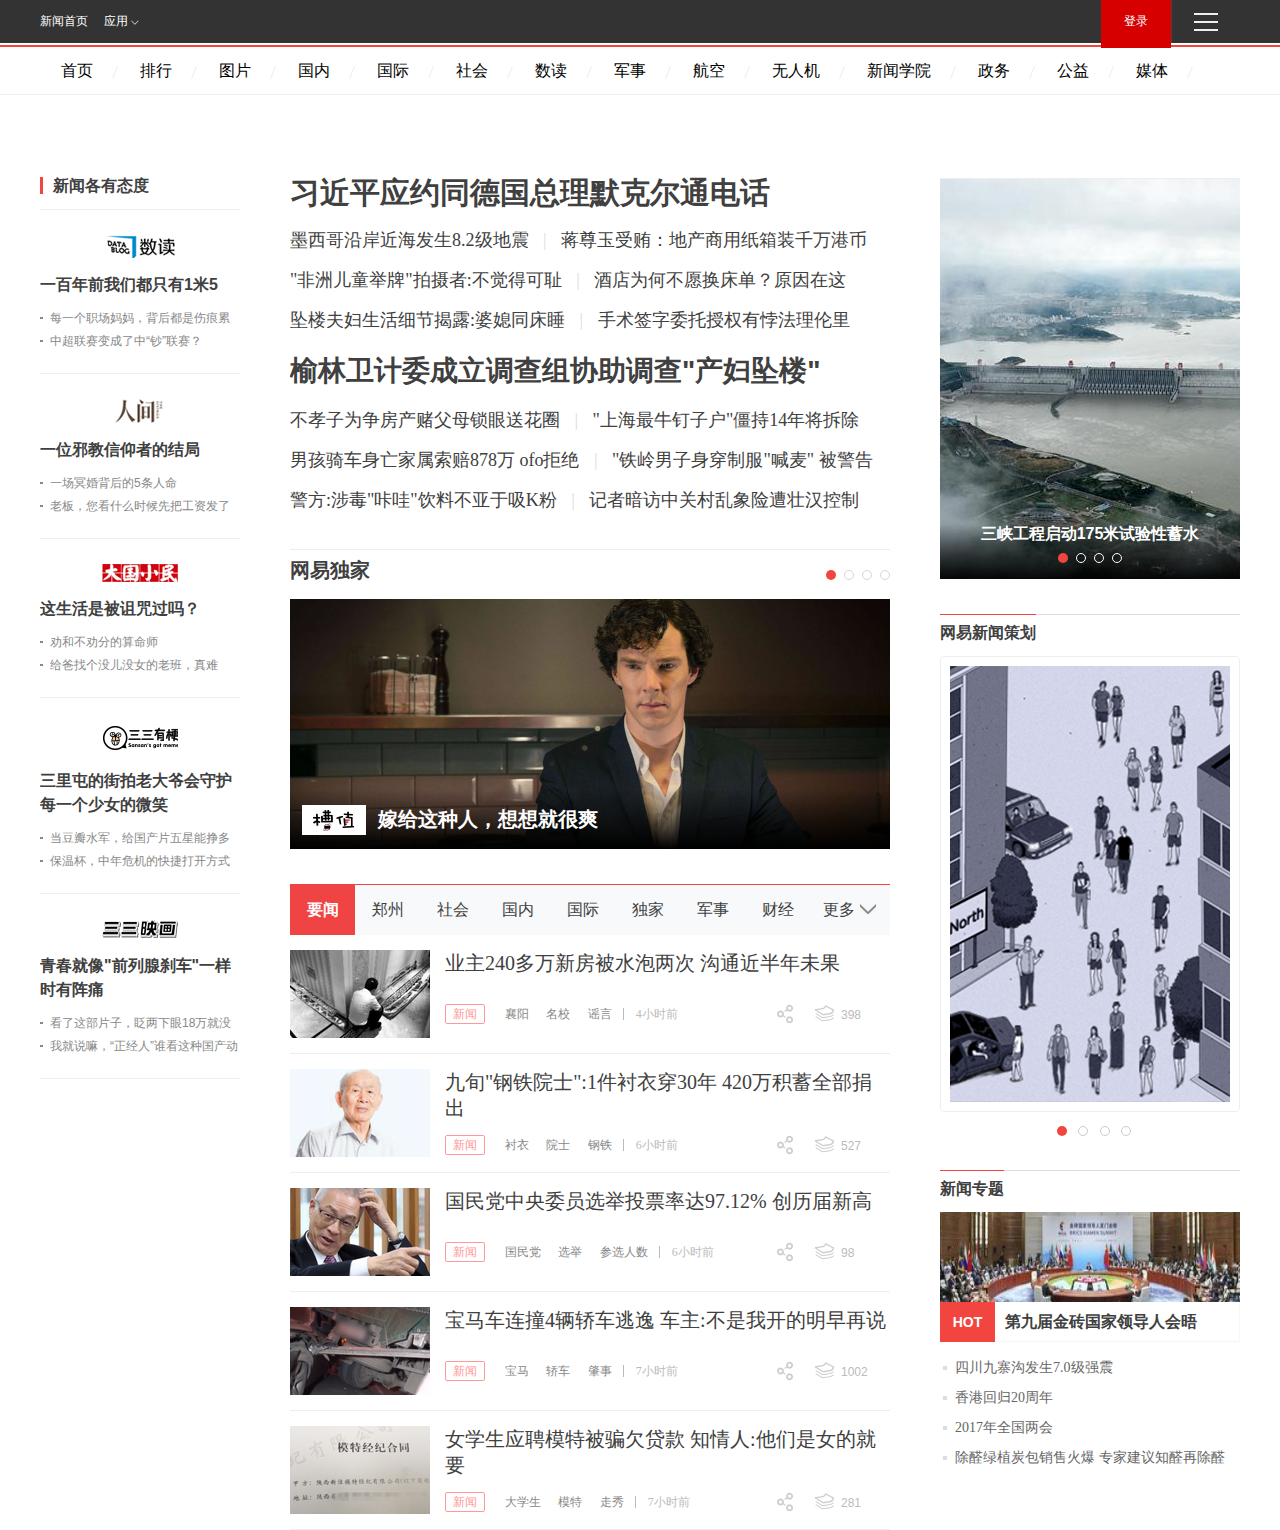
==== src/main/java/webapp/index.html @ 23bf42fd "create project" ====
<!doctype html>
<html>
<head>
    <meta charset="UTF-8">
    <meta name="Keywords" content="">
    <meta name="Description" content="">
    <link rel="icon" type="image/png" href="assets/i/favicon.png">
    <title>新闻首页</title>
    <style>

    </style>
    <link href="css/index.css" rel="stylesheet" type="text/css">
</head>
<body>
<div class="index2016_wrap">
    <!-- 顶部固定导航栏 开始 -->
    <div class="common_nav">
        <div>
            <div class="ntes_nav_wrap">
                <div class="ntes-nav">
                    <div class="ntes-nav-main clearfix">
                        <div class="c-f1">
                            <a href="#" class="ntes-nav-index-title ntes-nav-entry-wide c-f1" title="新闻首页">新闻首页</a>
                            <div class="ntes-nav-select ntes-nav-select-wide ntes-nav-app js_N_navSelect c-f1" tabindex="0" >
                                <a href="#" class="ntes-nav-select-title ntes-nav-entry-bgblack">
                                    应用
                                    <em class="ntes-nav-select-arr"></em>
                                </a>
                            </div>
                        </div>
                        <div class="c-fr">
                            <div class="ntes-nav-quick-navigation">
                                <a href="#" class="ntes-nav-quick-navigation-btn ntes-nav-quick-navigation-init ntes-nav-quick-navigation-unactive">
                                    <em>
                                        快速导航
                                        <span class="menu1"></span>
                                        <span class="menu2"></span>
                                        <span class="menu3"></span>
                                    </em>
                                </a>
                            </div>
                            <div class="c-fr">
                                <div class="c-f1">
                                    <div class="js_loginframe ntes-nav-login ntes-nav-login-normal">
                                        <a href="#" class="ntes-nav-login-title" id="longin-btn">登录</a>
                                        <div class="ntes-nav-login-frame-pop" id="login-area" style="display:; ;width: 260px;height: 202px;">
                                            <div style=" width: 100%;height: 100%;border:none;background: none;">

                                                <div class="g-bd cnt-box-include haserr">
                                                    <div class="g-bd">
                                                        <div class="m-cnt">
                                                            <form action="">
                                                                <div class="m-container">
                                                                    <div class="inputbox">
                                                                        <div class="u-input box">
                                                                            <input type="text" id="username" autocomplete="off" tabindex="1" spellcheck="false" placeholder="请输入用户名" class="j-inputtext dlemail">
                                                                        </div>
                                                                    </div>
                                                                    <div class="inputbox" style="margin-top: 15px;">
                                                                        <div class="u-input box">
                                                                            <input type="password" id="password" autocomplete="off" tabindex="1" spellcheck="false" placeholder="请输入密码" class="j-inputtext dlemail">
                                                                        </div>
                                                                    </div>
                                                                    <div class="f-cb loginbox clearfix">
                                                                        <a href="#" id="login" class="u-loginbtn btncolor tabfocus btndisabled">登&nbsp;&nbsp;录</a>
                                                                    </div>
                                                                    <div class="m-unlogin">
                                                                        <a href="#" class="forgetpwd j-redirect">忘记密码？</a>
                                                                    </div>
                                                                </div>
                                                            </form>
                                                        </div>
                                                    </div>
                                                </div>
                                            </div>
                                        </div>
                                    </div>
                                </div>
                            </div>
                        </div>
                    </div>
                </div>
            </div>
        </div>
    </div>
    <!-- 顶部固定导航栏 结束 -->
    <!-- start index_content-->
    <div class="index_content">

        <!-- start index_head-->
        <div class="index_head">
            <!-- start hd-->
            <!--<div >-->
                <!--<div class="hd">-->
                    <!--<h1>-->
                        <!--<a href="">网易新闻有态度</a>-->
                    <!--</h1>-->
                <!--</div>-->
            <!--</div>-->
            <!-- end hd-->

            <!-- start bd-->
            <div class="bd">
                <div class="ns_area list">
                    <ul>
                        <li class="first">
                            <a href="#">首页</a>
                        </li>
                        <li>
                            <a href="#">排行</a>
                        </li>
                        <li>
                            <a href="#">图片</a>
                        </li>
                        <li class="menu_guonei">
                            <a href="#">国内</a>
                        </li>
                        <li class="menu_guoji">
                            <a href="#">国际</a>
                        </li>
                        <li class="menu_shehui">
                            <a href="#">社会</a>
                        </li>
                        <li class="menu_shudu">
                            <a href="#">数读</a>
                        </li>
                        <li class="menu_junshi">
                            <a href="#">军事</a>
                        </li>
                        <li class="menu_hangkong">
                            <a href="#">航空</a>
                        </li>
                        <li class="menu_wurenji">
                            <a href="#">无人机</a>
                        </li>
                        <li class="menu_xinwenxueyuan">
                            <a href="#">新闻学院</a>
                        </li>
                        <li class="menu_zhengwu">
                            <a href="#">政务</a>
                        </li>
                        <li class="menu_gongyi">
                            <a href="#">公益</a>
                        </li>
                        <li class="menu_meiti">
                            <a href="#">媒体</a>
                        </li>
                    </ul>
                </div>
            </div>
            <!--end bd-->

        </div>
        <!-- end index_head-->

        <!-- 内容区域 开始-->
        <div class="ns_area clearfix index_main">
            <!-- 左侧栏目 开始-->
            <div class="main_origina_column" id="">
                <div >
                    <div class="origina_column_warp">
                        <h2>
                            <span>新闻各有态度</span>
                        </h2>
                        <div class="scroll_bd ne-scrl-wrap ne-scrl-y">
                            <!-- 左侧主体 开始-->
                            <div class="scroll_column_bd" style="overflow-y:hidden;height:1000px;">
                                <ul class="scroll_ul">
                                    <li class="cell cell_sd">
                                        <p class="tag_line">
                                            <a href="#" class="tags tag_sd">数读</a>
                                        </p>
                                        <div class="column_main">
                                            <a href="#" class="detail">
                                                <h3>一百年前我们都只有1米5</h3>
                                                <div class="photo">
                                                    <img src="357a692e102648a48cd62f9351d171e320170907121955.jpeg" width="200"; height="90"; alt="一百年前我们都只有1米5";></img>
                                                </div>
                                            </a>
                                            <ul>
                                                <li >
                                                    <a href="#">每一个职场妈妈，背后都是伤痕累累</a>
                                                </li>
                                                <li class="twoli">
                                                    <a href="#">中超联赛变成了中“钞”联赛？</a>
                                                </li>
                                            </ul>
                                        </div>
                                    </li>
                                    <li class="cell cell_rj">
                                        <p class="tag_line">
                                            <a href="#" class="tags tag_rj">人间</a>
                                        </p>
                                        <div class="column_main">
                                            <a href="#" class="detail">
                                                <h3>一位邪教信仰者的结局</h3>
                                                <div class="photo">
                                                    <img src="357a692e102648a48cd62f9351d171e320170907121955.jpeg" width="200"; height="90"; alt="一位邪教信仰者的结局";></img>
                                                </div>
                                            </a>
                                            <ul>
                                                <li >
                                                    <a href="#">一场冥婚背后的5条人命</a>
                                                </li>
                                                <li class="twoli">
                                                    <a href="#">老板，您看什么时候先把工资发了</a>
                                                </li>
                                            </ul>
                                        </div>
                                    </li>
                                    <li class="cell cell_dgxm">
                                        <p class="tag_line">
                                            <span class="tags tag_dgxm">大国小民</span>
                                        </p>
                                        <div class="column_main">
                                            <a href="#" class="detail">
                                                <h3>这生活是被诅咒过吗？</h3>
                                                <div class="photo">
                                                    <img src="357a692e102648a48cd62f9351d171e320170907121955.jpeg" width="200"; height="90"; alt="这生活是被诅咒过吗？";></img>
                                                </div>
                                            </a>
                                            <ul>
                                                <li >
                                                    <a href="#">劝和不劝分的算命师</a>
                                                </li>
                                                <li class="twoli">
                                                    <a href="#">给爸找个没儿没女的老班，真难</a>
                                                </li>
                                            </ul>
                                        </div>
                                    </li>
                                    <li class="cell cell_dgada">
                                        <p class="tag_line">
                                            <span class="tags tag_dada">三三有梗</span>
                                        </p>
                                        <div class="column_main">
                                            <a href="#" class="detail">
                                                <h3>三里屯的街拍老大爷会守护每一个少女的微笑</h3>
                                                <div class="photo">
                                                    <img src="images/1.png" width="200"; height="90"; alt="三里屯的街拍老大爷会守护每一个少女的微笑";></img>
                                                </div>
                                            </a>
                                            <ul>
                                                <li >
                                                    <a href="#">当豆瓣水军，给国产片五星能挣多少钱</a>
                                                </li>
                                                <li class="twoli">
                                                    <a href="#">保温杯，中年危机的快捷打开方式</a>
                                                </li>
                                            </ul>
                                        </div>
                                    </li>
                                    <li class="cell cell_ssyh">
                                        <p class="tag_line">
                                            <span class="tags tag_ssyh">三三映画</span>
                                        </p>
                                        <div class="column_main">
                                            <a href="#" class="detail">
                                                <h3>青春就像"前列腺刹车"一样时有阵痛</h3>
                                                <div class="photo">
                                                    <img src="images/1.png" width="200"; height="90"; alt='青春就像"前列腺刹车"一样时有阵痛';></img>
                                                </div>
                                            </a>
                                            <ul>
                                                <li >
                                                    <a href="#">看了这部片子，眨两下眼18万就没了</a>
                                                </li>
                                                <li class="twoli">
                                                    <a href="#">我就说嘛，“正经人”谁看这种国产动漫啊！</a>
                                                </li>
                                            </ul>
                                        </div>
                                    </li>
                                </ul>
                            </div>
                            <!-- 左侧主体 结束-->

                            <!--右侧滚动条 开始-->
                            <div class="ne-scrl-bd">
                                <div class="ne-scrl-ct" style="height:577px;display:none;">
                                    <a class="ne-scrl-btn" hidefocus="true" style="height:80px;top:7px;">
                                        <b class="ne-scrl-btn-start"></b>
                                        <b class="ne-scrl-btn-end"></b>
                                        <span class="ne-scrl-btn-bd">
													<span></span>
												</span>
                                    </a>
                                </div>
                            </div>
                            <!--右侧滚动条 结束-->
                        </div>
                    </div>
                </div>
            </div>
            <!-- 左侧栏目 结束-->
            <!--中间栏目 开始-->
            <div class="main_cetner_news">
                <!--头条新闻 开始-->
                <div class="mod_top_new2" id="js_top_news">
                    <h2>
                        <a href="#">习近平应约同德国总理默克尔通电话</a>
                    </h2>
                    <ul class="top_news_ul">
                        <li >
                            <a href="#">墨西哥沿岸近海发生8.2级地震</a>
                            |
                            <a href="#">蒋尊玉受贿：地产商用纸箱装千万港币</a>
                        </li>
                        <li >
                            <a href="#">"非洲儿童举牌"拍摄者:不觉得可耻</a>
                            |
                            <a href="#">酒店为何不愿换床单？原因在这</a>
                        </li>
                        <li >
                            <a href="#">坠楼夫妇生活细节揭露:婆媳同床睡</a>
                            |
                            <a href="#">手术签字委托授权有悖法理伦里</a>
                        </li>
                    </ul>
                    <h2 class="top_news_title">
                        <a href="#">榆林卫计委成立调查组协助调查"产妇坠楼"</a>
                    </h2>
                    <ul class="top_news_ul">
                        <li>
                            <a href="#">不孝子为争房产赌父母锁眼送花圈</a>
                            |
                            <a href="#">"上海最牛钉子户"僵持14年将拆除</a>
                        </li>
                        <li>
                            <a href="#">男孩骑车身亡家属索赔878万  ofo拒绝</a>
                            |
                            <a href="#">"铁岭男子身穿制服"喊麦" 被警告</a>
                        </li>
                        <li>
                            <a href="#">警方:涉毒"咔哇"饮料不亚于吸K粉</a>
                            |
                            <a href="#">记者暗访中关村乱象险遭壮汉控制</a>
                        </li>
                    </ul>
                </div>
                <!--头条新闻 结束-->
                <!-- 特别报道 开始-->
                <div class="mod_important_news none">
                    <h5>特别报道</h5>
                </div>
                <!-- 特别报道 结束-->
                <!-- 网易独家 开始-->
                <div class="mod_netes_origina">
                    <div class="mod_idx_focus">
                        <div class="hd">
                            <h2>
                                <a>网易独家</a>
                            </h2>
                            <div class="focus_ctrl">
                                <span class="current"></span>
                                <span></span>
                                <span></span>
                                <span></span>
                            </div>
                        </div>
                        <a class="focus_prev"></a>
                        <a class="focus_next"></a>
                        <div class="focus_body">
                            <ul style="width:2400px;position:relative;left:0px;">
                                <li style="width:600px;">
                                    <a href="#" title="嫁给这种人，想想就很爽" class="photo">
                                        <img src="images/2.png" width="600" height="250" alt="嫁给这种人，想想就很爽"></img>
                                    </a>
                                    <span class="bg"></span>
                                    <h3>
                                        <span class="icons icon_caozhi"></span>
                                        <a href="#">嫁给这种人，想想就很爽</a>
                                    </h3>
                                </li>
                                <li style="width:600px;">
                                    <a href="#" title="宁愿饿死，我也不吃梅干菜了" class="photo">
                                        <img src="images/54f2fcd408b84cc7872885a5a3c48b4120170908201037.jpeg" width="600" height="250" alt="宁愿饿死，我也不吃梅干菜了"></img>
                                    </a>
                                    <span class="bg"></span>
                                    <h3>
                                        <span class="icons icon_rj"></span>
                                        <a href="#">宁愿饿死，我也不吃梅干菜了</a>
                                    </h3>
                                </li>
                                <li style="width:600px;">
                                    <a href="#" title="女孩子不努力，是要被拉去结婚的" class="photo">
                                        <img src="images/a8fc3c711d5843908afa7f247b67fe8c20170908194244.jpeg" width="600" height="250" alt="女孩子不努力，是要被拉去结婚的"></img>
                                    </a>
                                    <span class="bg"></span>
                                    <h3>
                                        <span ></span>
                                        <a href="#">女孩子不努力，是要被拉去结婚的</a>
                                    </h3>
                                </li>
                                <li style="width:600px;">
                                    <a href="#" title="你离月薪5万，还差这五种思维方式" class="photo">
                                        <img src="images/bb9295c601694fc4842d41ceb87f7e0020170908123009.jpeg" width="600" height="250" alt="你离月薪5万，还差这五种思维方式"></img>
                                    </a>
                                    <span class="bg"></span>
                                    <h3>
                                        <span class="icons icon_caozhi"></span>
                                        <a href="#">你离月薪5万，还差这五种思维方式</a>
                                    </h3>
                                </li>
                            </ul>
                        </div>
                    </div>
                </div>
                <!-- 网易独家 结束-->
                <!-- 信息流 开始-->
                <div class="mod_datalist">
                    <div class="newsdata_wrap">
                        <div class="newsdata_nav ">
                            <ul class="clearfix">
                                <li class="nav_item">
                                    <a class="nav_name no_cursor current">
                                        要闻
                                        <span class="nav_item_ink"></span>
                                    </a>
                                </li>
                                <li class="nav_item">
                                    <a class="nav_name no_cursor ">
                                        <strong>郑州</strong>
                                        <span class="nav_item_ink"></span>
                                    </a>
                                </li>
                                <li class="nav_item">
                                    <a class="nav_name  ">
                                        社会
                                        <span class="nav_item_ink"></span>
                                    </a>
                                </li>
                                <li class="nav_item">
                                    <a class="nav_name  ">
                                        国内
                                        <span class="nav_item_ink"></span>
                                    </a>
                                </li>
                                <li class="nav_item">
                                    <a class="nav_name  ">
                                        国际
                                        <span class="nav_item_ink"></span>
                                    </a>
                                </li>
                                <li class="nav_item">
                                    <a class="nav_name ">
                                        独家
                                        <span class="nav_item_ink"></span>
                                    </a>
                                </li>
                                <li class="nav_item">
                                    <a class="nav_name ">
                                        军事
                                        <span class="nav_item_ink"></span>
                                    </a>
                                </li>
                                <li class="nav_item">
                                    <a class="nav_name ">
                                        财经
                                        <span class="nav_item_ink"></span>
                                    </a>
                                </li>
                            </ul>
                            <a href="javascript:;" class="more">更多</a>
                            <!--这个div动态显示-->
                            <div class="more_list" style="display:none;">
                                <a href="#">科技</a>
                                <a href="#">体育</a>
                                <a href="#">娱乐</a>
                                <a href="#">时尚</a>
                                <a href="#">汽车</a>
                                <a href="#">房产</a>
                                <a href="#">航空</a>
                                <a href="#">健康</a>
                            </div>
                        </div>
                        <ul class="newsdata_list noloading">
                            <li class="newsdata_item" style="display:list-item;">
                                <div class="ndi_main">
                                    <div class="data_row news_article clearfix news_first">
                                        <a href="#" class="na_pic">
                                            <img src="images/a615ef49b5334151b3d61b3433a7f12020170910064644.png" alt="业主240多万新房被水泡两次 沟通近半年未果" width="140" height="88">
                                        </a>
                                        <div class="na_detail clearfix">
                                            <div class="news_title">
                                                <h3>
                                                    <a href="#">业主240多万新房被水泡两次 沟通近半年未果</a>
                                                </h3>
                                            </div>
                                            <div class="news_tag">
                                                <strong class="barlink">
                                                    <a href="#" class="link link_more">
                                                        <em>新闻</em>
                                                    </a>
                                                </strong>
                                                <div class="keywords">
                                                    <a href="#">襄阳</a>
                                                    <a href="#">名校</a>
                                                    <a href="#">谣言</a>
                                                </div>
                                                <span class="time">4小时前</span>
                                            </div>
                                            <div class="share-join clearfix">
                                                <a class="post_recommend_tie right" href="#">
                                                    <div class="post_recommend_tie_wrap">
                                                        <span class="post_recommend_tie_icon icons">398</span>
                                                        <span class="post_recommend_tie_text">
																	<i>跟帖</i>
																	398
																</span>
                                                    </div>
                                                </a>
                                                <div class="ne-shares-parent right">
                                                    <span title="分享" class="ne-shares-arr"></span>
                                                    <div class="share-join-item"></div>
                                                </div>
                                            </div>
                                        </div>
                                    </div>
                                    <div class="data_row news_article clearfix ">
                                        <a href="#" class="na_pic">
                                            <img src="images/5be9d1f6d4474c0799608106648cc59320170910104227.png" alt='九旬"钢铁院士":1件衬衣穿30年 420万积蓄全部捐出' width="140" height="88">
                                        </a>
                                        <div class="na_detail clearfix">
                                            <div class="news_title">
                                                <h3>
                                                    <a href="#">九旬"钢铁院士":1件衬衣穿30年 420万积蓄全部捐出</a>
                                                </h3>
                                            </div>
                                            <div class="news_tag">
                                                <strong class="barlink">
                                                    <a href="#" class="link link_more">
                                                        <em>新闻</em>
                                                    </a>
                                                </strong>
                                                <div class="keywords">
                                                    <a href="#">衬衣</a>
                                                    <a href="#">院士</a>
                                                    <a href="#">钢铁</a>
                                                </div>
                                                <span class="time">6小时前</span>
                                            </div>
                                            <div class="share-join clearfix">
                                                <a class="post_recommend_tie right" href="#">
                                                    <div class="post_recommend_tie_wrap">
                                                        <span class="post_recommend_tie_icon icons">527</span>
                                                        <span class="post_recommend_tie_text">
																	<i>跟帖</i>
																	398
																</span>
                                                    </div>
                                                </a>
                                                <div class="ne-shares-parent right">
                                                    <span title="分享" class="ne-shares-arr"></span>
                                                    <div class="share-join-item"></div>
                                                </div>
                                            </div>
                                        </div>
                                    </div>
                                    <div class="data_row news_article clearfix ">
                                        <a href="#" class="na_pic">
                                            <img src="images/546cc43277ff4f57a7c0ca63973acc3320170910103926.png" alt='国民党中央委员选举投票率达97.12% 创历届新高' width="140" height="88">
                                        </a>
                                        <div class="na_detail clearfix">
                                            <div class="news_title">
                                                <h3>
                                                    <a href="#">国民党中央委员选举投票率达97.12% 创历届新高</a>
                                                </h3>
                                            </div>
                                            <div class="news_tag">
                                                <strong class="barlink">
                                                    <a href="#" class="link link_more">
                                                        <em>新闻</em>
                                                    </a>
                                                </strong>
                                                <div class="keywords">
                                                    <a href="#">国民党</a>
                                                    <a href="#">选举</a>
                                                    <a href="#">参选人数</a>
                                                </div>
                                                <span class="time">6小时前</span>
                                            </div>
                                            <div class="share-join clearfix">
                                                <a class="post_recommend_tie right" href="#">
                                                    <div class="post_recommend_tie_wrap">
                                                        <span class="post_recommend_tie_icon icons">98</span>
                                                        <span class="post_recommend_tie_text">
																	<i>跟帖</i>
																	398
																</span>
                                                    </div>
                                                </a>
                                                <div class="ne-shares-parent right">
                                                    <span title="分享" class="ne-shares-arr"></span>
                                                    <div class="share-join-item"></div>
                                                </div>
                                            </div>
                                        </div>
                                    </div>
                                    <div class="data_row news_article clearfix ">
                                        <a href="#" class="na_pic">
                                            <img src="images/64f9fc62dd74444c8820ffc2ea002f7220170910103511.png" alt='宝马车连撞4辆轿车逃逸 车主:不是我开的明早再说' width="140" height="88">
                                        </a>
                                        <div class="na_detail clearfix">
                                            <div class="news_title">
                                                <h3>
                                                    <a href="#">宝马车连撞4辆轿车逃逸 车主:不是我开的明早再说</a>
                                                </h3>
                                            </div>
                                            <div class="news_tag">
                                                <strong class="barlink">
                                                    <a href="#" class="link link_more">
                                                        <em>新闻</em>
                                                    </a>
                                                </strong>
                                                <div class="keywords">
                                                    <a href="#">宝马</a>
                                                    <a href="#">轿车</a>
                                                    <a href="#">肇事</a>
                                                </div>
                                                <span class="time">7小时前</span>
                                            </div>
                                            <div class="share-join clearfix">
                                                <a class="post_recommend_tie right" href="#">
                                                    <div class="post_recommend_tie_wrap">
                                                        <span class="post_recommend_tie_icon icons">1002</span>
                                                        <span class="post_recommend_tie_text">
																	<i>跟帖</i>
																	398
																</span>
                                                    </div>
                                                </a>
                                                <div class="ne-shares-parent right">
                                                    <span title="分享" class="ne-shares-arr"></span>
                                                    <div class="share-join-item"></div>
                                                </div>
                                            </div>
                                        </div>
                                    </div>
                                    <div class="data_row news_article clearfix ">
                                        <a href="#" class="na_pic">
                                            <img src="images/1b9794adbdb34a2bbdb0f12066e7da3820170910102145.png" alt='女学生应聘模特被骗欠贷款 知情人:他们是女的就要' width="140" height="88">
                                        </a>
                                        <div class="na_detail clearfix">
                                            <div class="news_title">
                                                <h3>
                                                    <a href="#">女学生应聘模特被骗欠贷款 知情人:他们是女的就要</a>
                                                </h3>
                                            </div>
                                            <div class="news_tag">
                                                <strong class="barlink">
                                                    <a href="#" class="link link_more">
                                                        <em>新闻</em>
                                                    </a>
                                                </strong>
                                                <div class="keywords">
                                                    <a href="#">大学生</a>
                                                    <a href="#">模特</a>
                                                    <a href="#">走秀</a>
                                                </div>
                                                <span class="time">7小时前</span>
                                            </div>
                                            <div class="share-join clearfix">
                                                <a class="post_recommend_tie right" href="#">
                                                    <div class="post_recommend_tie_wrap">
                                                        <span class="post_recommend_tie_icon icons">281</span>
                                                        <span class="post_recommend_tie_text">
																	<i>跟帖</i>
																	398
																</span>
                                                    </div>
                                                </a>
                                                <div class="ne-shares-parent right">
                                                    <span title="分享" class="ne-shares-arr"></span>
                                                    <div class="share-join-item"></div>
                                                </div>
                                            </div>
                                        </div>
                                    </div>
                                </div>
                            </li>
                        </ul>
                    </div>
                </div>
                <!-- 信息流 结束-->
            </div>
            <!--中间栏目 结束-->
            <!-- 右侧栏目 开始-->
            <div class="main_right_channel">
                <!-- 焦点图 开始-->
                <div class="mod_right_focus">
                    <div >
                        <div class="mod_focus">
                            <div class="f_body">
                                <ul class="f_main clearfix" style="width:1200px;position:relative;left:0px;">
                                    <li class="current"style="width:300px; left:0px;">
                                        <a href="#">
                                            <img src="images/a075c5d4bbce41438ceb7bbadea561d020170910180856.jpeg" width="300" height="400" alt="">
                                            <span class="bg"></span>
                                            <h3>三峡工程启动175米试验性蓄水</h3>
                                        </a>
                                    </li>
                                </ul>
                            </div>
                            <div class="f_title">
                                <span class="current">1</span>
                                <span class="">2</span>
                                <span class="">3</span>
                                <span class="">4</span>
                            </div>
                        </div>
                    </div>
                </div>
                <!-- 焦点图 结束-->
                <!-- 新闻策划 开始-->
                <div class="mt35 mod_pageh5">
                    <div>
                        <div class="idx_cm_title">
                            <a href="#" class="title">网易新闻策划</a>
                        </div>
                        <div class="wrap">
                            <div class="h5_bg h5_border">
                                <div class="h5_body">
                                    <div class="h5_main clearfix" style="width:1120px;left:0px;">
                                        <div class="h5_item current" style="width:280px;">
                                            <div class="h5_item_poster">
                                                <a href="#" >
                                                    <img src="images/785c9bc15bae40b6a5b809d07ba3209720170908120045.jpeg" width="280" height="436" alt="">
                                                </a>
                                            </div>
                                        </div>
                                    </div>
                                </div>
                            </div>
                            <div class="nav clearfix">
                                <span class="current"></span>
                                <span class=""></span>
                                <span class=""></span>
                                <span class=""></span>
                            </div>
                        </div>
                    </div>
                </div>
                <!-- 新闻策划 结束-->
                <!-- 新闻专题 开始-->
                <div class="mt30 mod_news_special">
                    <div class="idx_cm_title">
                        <h2 class="title">
                            <a href="#">新闻专题</a>
                        </h2>
                    </div>
                    <div class="bd">
                        <div class="photo">
                            <a href="#">
                                <img src="images/669bf7b6b6344f43b435ef812bc6335320170906163343.jpeg" width="300" height="90" alt="第九届金砖国家领导人会晤">
                            </a>
                        </div>
                        <h3>
                            <span>HOT</span>
                            <strong>
                                <a href="#">第九届金砖国家领导人会晤</a>
                            </strong>
                        </h3>
                        <ul class="idx_cm_list">
                            <li>
                                <a href="#">四川九寨沟发生7.0级强震</a>
                            </li>
                            <li>
                                <a href="#">香港回归20周年</a>
                            </li>
                            <li>
                                <a href="#">2017年全国两会</a>
                            </li>
                            <li>
                                <a href="#">除醛绿植炭包销售火爆 专家建议知醛再除醛</a>
                            </li>
                        </ul>
                    </div>
                </div>
                <!-- 新闻专题 结束-->
            </div>
            <!-- 右侧栏目 结束-->
        </div>
        <!-- 内容区域 结束-->

    </div>
    <!-- end index_content-->

</div>
<script src="js/jquery-3.0.0.min.js" type="text/javascript"></script>
<script type="text/javascript">
    $(function(){
        $.ajax({
            url:"index",
            type:'post',
            success:function(data){
                console.log(data);
                var h2='<h2><a href="#" class="aaa">'+data[0].title+'</a></h2>';

                //把h2添加成为id=js_top_news之后的第一个子元素
                /* $("#js_top_news").insertBefore(h2, h2); */
                $("#js_top_news").append(h2);

            }
        });

        $("a").click(function (){

            console.log("页面元素点击超链接");
            /* var val=this.value();
            alert(val); */

        });

        $(document).on("click",".aaa",function(){

            console.log("js添加元素点击超链接aaa");

            var aValue=this.innerHTML;
            console.log("这个链接的文本是========="+aValue);
            $.post("viewDetail",{aValue:aValue},function(){

                window.location.href="html/detail.html?title="+aValue+"&name1=梁佳腾";
            });
        })


        //点击红色登录区域时，登录框显示
        $("#longin-btn").click(function(){
            $("#login-area").css("display","block");
        });

        //点击绿色登录按钮时，获取用户名密码传到后台校验，成功跳转，否则提示信息有误
        $("#login").click(function() {

            var username=$("#username").val();
            var password=$("#password").val();

            $.ajax({
                url : "login",
                data : {
                    username : username,
                    password : password,
                }, //传送给后台的dto

                type : 'post',
                success : function(data) {
                    console.log("data="+data);
                    if (data == 1) {
                        window.location.href="html/news.html";
                    } else {
                        alert("用户名密码有误！登录失败！");

                    }
                }
            });


        });
    })



</script>
</body>
</html>
---- src/main/java/webapp/css/index.css ----
*{margin:0;}
body{line-height:1.5;min-width:960px;background:#fff;font-size:12px;font-family:"Microsoft YaHei","\5fae\8f6f\96c5\9ed1","\5b8b\4f53",sans-serif;}
a{color:#404040;text-decoration:none;cursor:pointer;}
div,ul,h1{display:block;}
ol,ul,li{list-style:none;}
h2{display:block;font-weight:bold;}
li{display:list-item;padding:0;}
ul,p{padding:0;}
img,a img,:link img,:visited img{border:0;}
address, caption, cite, code, dfn, em, strong, th, var, optgroup{font-style:normal;}
.none{display:none;}
h1,h2,h3,h4,h5,h6{font-size:100%;}
.clearfix{*zoom:1}
address, caption, cite, code, dfn, em, strong, th, var, optgroup{font-style:normal;}
strong, b{font-weight:bold;}
.ns_area{width:1200px;margin:0 auto;}



/* 顶部固定导航栏 开始*/
.ntes_nav_wrap{height: 45px;}
.ntes-nav{text-align:left; color:#fff;height:45px;font-family: "\5B8B\4F53",sans-serif;width:100%;margin:0 auto;height:43px;line-height: 42px;position:fixed;z-index: 9999;left:0;top:0;background: #333;border-bottom: 2px solid #606060;border-bottom:0;}
.ntes-nav-main{width:auto;height:100%;margin:0 auto;background:#333;}
.c-f1{float:left;}
.ntes-nav,.ntes-nav a{color:#fff;}
.ntes_nav_wrap .ntes-nav-index-title{padding:0 6px 0 40px;}
.ntes-nav-select{cursor:pointer;position:relative;outline: 0;}
.ntes-nav-select-title{float:left;height: 42px;outline: 0;text-decoration: none;}
.ntes-nav-select-wide .ntes-nav-select-title{padding: 0 23px 0 10px;}
.ntes-nav-select-arr{position: absolute;z-index: 10;top:20px;font-size: 0;height: 5px;width: 10px;line-height: 0;border: 0 none;background: url(../images/nav_sprite_v42.png) 0 -704px no-repeat ;}
.ntes-nav-select-wide .ntes-nav-select-arr{right:11px;}
.c-fr{float: right;}
.ntes_nav_wrap .ntes-nav-quick-navigation{width: 68px;float: right;border-left:1px solid #444;margin-right: 40px; }
.ntes_nav_wrap .ntes-nav-quick-navigation a.ntes-nav-quick-navigation-btn{display: block;height: 43px;}
.ntes_nav_wrap .ntes-nav-quick-navigation em{display: block;text-indent: -999em;overflow: hidden;width: 28px;height: 44px;line-height: 0;margin-left: 20px;}
.ntes_nav_wrap .ntes-nav-quick-navigation .ntes-nav-quick-navigation-init .menu1{animation:menu 800ms ease 0s 2;}
.ntes_nav_wrap .ntes-nav-quick-navigation span.menu1{margin: 13px 2px 0;transition:transform .4s;}
.ntes_nav_wrap .ntes-nav-quick-navigation span.menu2{margin: 6px 2px 0;transition:transform .4s;}
.ntes_nav_wrap .ntes-nav-quick-navigation span.menu3{margin: 6px 2px 0;transition:transform .4s;}
.ntes_nav_wrap .ntes-nav-quick-navigation .ntes-nav-quick-navigation-btn span{display: block;float: right;clear: both;width: 24px;height: 2px;background: #efefef;}
.ntes-nav-login{width: 70px;height: 43px;float: left;margin-bottom: -6px;text-align: center;position: relative;z-index: 10;}
.ntes-nav-login-normal{border-bottom: 5px solid #d60000;box-shadow: none;background:#d60000 ;border-color: #d60000;}
.ntes-nav-login-title{width: 70px;display: block;height: 45px;text-align: center;margin-bottom: -6px;}
.ntes-nav-login-frame-pop{display:none;  left: auto;right: 0;top:55px;padding: 12px 0 20px;position: absolute;z-index: 1000;background: #fff;border: 1px solid #cdcdcd;box-shadow: 0 0 8px #cdcdcd;}
.g-bd{width: auto;position: relative;overflow: hidden;border-radius: 4px;background: #fff;}
.m-cnt{padding: 0;}
form{display: block;}
.m-container{margin-top: 10px;}
.m-cnt .inputbox{margin-left: 35px;height: 28px;line-height: 28px;width: 187px;border-color: #ddd;position: relative;z-index: 19;margin-bottom: 0px;border: 1px solid #c5cddb;background: #fff;font-size: 12px;}
.m-cnt .u-input{height: 100%;}
.m-cnt .u-input input{padding-left:8px; width: 154px;height: 28px;line-height: 28px;font-size: 12px;font-weight: 400;font-family: "\u5b8b\u4f53";display: block;}
input{padding:0;  cursor:auto;font:12px/1.14 "Microsoft YaHei";outline:0; color:#333; border:0; background: #fff;}
.f-cb{zoom:1;}
.loginbox{margin-left: 34px;margin-top: 16px;margin-bottom: 12px;}
.u-loginbtn{display:block;text-align:center;background:#ddd;  float: left;width: 189px;height: 30px;font-size: 14px;font-weight: 700;cursor: pointer;border: 1px solid #239438;color: #fff;background-color: #5eba6d;line-height: 30px;}
.m-cnt .m-unlogin{margin: 0 0 0 34px;width: 190px;padding: 2px 0 9px 0;height: 16px;line-height: 16px;}
.m-cnt .m-unlogin .forgetpwd{float: right;color: #252525;height: 12px;text-decoration: none;cursor: pointer;font-size: 12px;line-height: 16px;}
.ntes-nav-login-title:HOVER{background: #e0130e;}
/* .ntes-nav-login-title:FOCUS + .ntes-nav-login-frame-pop{display:block;}	 */


/* 顶部固定导航栏 结束*/



.index2016_wrap{min-width:960px;height:;background:;}
/* start index_content*/
.index2016_wrap .index_content{min-width:960px;}

/* start index_head*/
.index_content .index_head{min-width:960px;height:98px;background:;}

/* start hd*/
.index_head .hd{height:48px; width:960px;overflow:hidden;background:;margin:0 auto;}
.hd h1 a{display:inline-block; overflow:hidden;width:270px;height:37px;line-height:1000px;background:url(../images/sprite_img20170613.png) no-repeat;}
/* end hd*/

/* start bd*/
.index_head .bd{min-width:960px;height:47px;background:;border-top:2px #f34540 solid;border-bottom:1px #eee solid;background:;margin:0 auto;}
.index_head .bd .ns_area{overflow:hidden;height:47px;background:;line-height:47px;}
.index_head .bd .ns_area ul{width:1280px;}
.index_head .bd .ns_area li{float:left;font-size:16px;padding:0 26px 0 21px;background:url(../images/sprite_icon0813_v1.png) no-repeat 100% -53px;}
.index_head .bd .ns_area li .first{padding-left:0;}
.index_head .bd .ns_area a{color:#000;}
/* end bd*/
/* end index_head*/
/* end index_content*/

/* 内容区域 开始*/
.index_main{margin-top:35px; background:; height:1222px;}

/*左侧区域 开始*/
.main_origina_column{float:left;display:inline;margin-right:50px;width:200px;min-height:100px;background:;}
.origina_column_warp h2{font-size:16px;color:#404040;line-height:16px;padding:0 0 15px 0;border-bottom:1px #eee solid;}
.origina_column_warp h2 span{border-left:3px #f34540 solid;padding-left:10px;}
.ne-scrl-y{position:relative;}
.ne-scrl-wrap{margin:0;overflow:visible;}
/*左侧主体 开始*/
.origina_column_warp .scroll_column_bd{width:200px;overflow:hidden;position:relative;background:;}
.origina_column_warp .scroll_ul{padding-bottom:100px;}
.origina_column_warp .cell{border-bottom:1px #eee solid;padding-top:25px;padding-bottom:20px;}
.origina_column_warp .cell .tag_line{text-align:center;}
.origina_column_warp .cell .tag_line .tags{overflow:hidden;line-height:300px;display:inline-block;background:url(../images/sprite_img20170613.png) no-repeat;}
/*左侧图片定位 开始*/
.origina_column_warp .cell .tag_line .tag_sd{width:71px;height:23px;background-position:0 -98px;}
.origina_column_warp .cell .tag_line .tag_rj{width:50px;height:24px;background-position:-13px -140px;}
.origina_column_warp .cell .tag_line .tag_dgxm{width:76px;height:18px;background-position:-2px -182px;}
.origina_column_warp .cell .tag_line .tag_dada{width:75px;height:31px;background-position:0 -210px;}
.origina_column_warp .cell .tag_line .tag_ssyh{width:78px;height:20px;background-position:0 -55px;}
/*左侧图片定位 结束*/
.origina_column_warp .cell h3{font-size:16px;margin:10px 0 5px 0;}
.origina_column_warp .cell .photo{width:0;height:0;overflow:hidden;transition:all .3s ease-in-out;}
.origina_column_warp .cell img{transition:all .3s ease-in-out;transform:scale(0);transform-origin:0 0;}
.origina_column_warp .cell ul{margin-top:5px;}
.origina_column_warp .cell ul li{font-family:"\5b8b\4f53",Arial,sans-serif;position:relative;padding-left:10px;line-height:23px;height:23px;overflow:hidden;}
.origina_column_warp .cell ul a{color:#888;}
.origina_column_warp .cell ul a:hover{color:red;}
.origina_column_warp .cell ul a:after{content:"";background:#888;width:3px;height:2px;display:block;position:absolute;left:0;top:50%;margin-top:-2px;}
/*左侧主体 结束*/
/*左侧区域滚动条 开始*/
.ne-scrl-btn-start,.ne-scrl-btn .ne-scrl-btn-end,.ne-scrl-btn .ne-scrl-btn-bd span{background:url(../images/scrl-btn-bg.png) no-repeat;font-size:0;}
.ne-scrl-y .ne-scrl-bd{position:absolute;right:0;top:0;width:auto;background:;}
.column_fixed .ne-scrl-bd{display:block;}
.ne-scrl-bd{float:left;width:100%;min-height:1px;}
.ne-scrl-y .ne-scrl-ct{width:9px;background:0;}
.ne-scrl-ct{position:relative;margin:0;height:9px;background:url() repeat x 0 0;}
.ne-scrl-btn{position:absolute;display:block;width:36px;outline:0;cursor:default;background:;}
.ne-scrl-y .ne-scrl-btn{width:auto;height:30px;}
.ne-scrl-btn-start{float:left;margin-right:-3px;width:3px;height:9px;background-position:0 0;}
.ne-scrl-y .ne-scrl-btn-start{position:absolute;top:-3px;width:9px;height:3px;display:none;}
.ne-scrl-y .ne-scrl-btn-end{position:absolute;bottom:-3px;width:9px;height:3px;display:none;}
.ne-scrl-btn-end{background-position:10px 0;float:right;margin-left:-3px;width:3px;height:9px;}
.ne-scrl-y .ne-scrl-btn-bd{width:9px;height:100%;}
.ne-scrl-btn-bd{float:left;width:100%;min-height:1px;}
.ne-scrl-btn .ne-scrl-btn-bd span{background:url(../images/scrl-btn-bg.png) repeat-x 0 -20px;}
.ne-scrl-btn-bd span{display:block;height:9px;margin:0 3px;background-image:url(../images/scrl-btn-bg.png);}
.ne-scrl-y .ne-scrl-btn-bd span{height:100%;background:#999;}
/*左侧区域滚动条 结束*/
/*左侧区域 结束*/
/*中间区域 开始*/
/*头条新闻 开始*/
.main_cetner_news{float:left;display:inline;width:600px;}
.mod_top_new2{margin-top:-18px;}
.mod_top_new2 h2{font-size:30px;margin-top:10px;height:50px;overflow:hidden;}
.mod_top_new2 li{height:38px;line-height:38px;}
.top_news_ul li{font-size:18px;height:40px;line-height:40px;overflow:hidden;color:#ddd;margin-left:-10px;font-family:"sans-serif";}
.top_news_ul li a{margin:0 10px;font-size:18px;font-family:'\5fae\8f6f\96c5\9ed1';}
.mod_top_new2 .top_news_title{font-size:28px;}
/*头条新闻 结束*/
/* 网易独家 开始*/
.mod_idx_focus{width:600px;height:300px;overflow:hidden;position:relative;margin:29px 0 0 0;}
.mod_idx_focus .hd{height:49px;border-top:1px #eee solid;}
.mod_idx_focus .hd h2{float:left;font-size:20px;line-height:40px;}
.mod_idx_focus .focus_ctrl{float:right;margin-top:20px;}
.mod_idx_focus .focus_ctrl .current{width:10px;height:10px;border:0;border-radius:10px;background:#f34540;}
.mod_idx_focus .focus_ctrl span{float:left;margin:0 0 0 8px;width:8px;height:8px;border:1px #d6d6d6 solid;border-radius:8px;cursor:pointer;}
.mod_idx_focus .focus_prev,.mod_idx_focus .focus_next{width:36px;height:60px;overflow:hidden;position:absolute;top:145px;z-index:99;cursor:pointer;background:url(../images/sprite_img20170613.png) no-repeat;}
.mod_idx_focus .focus_prev{background-position:-271px -775px;left:-36px;transition:left .3s ease-in-out;}
.mod_idx_focus .focus_next{background-position:-312px -775px;right:-36px;transition:right .3s ease-in-out;}
.mod_idx_focus .focus_body{width:600px;height:250px;overflow:hidden;position:relative;}
.mod_idx_focus .focus_body ul{overflow:hidden;width:6000px;}
.mod_idx_focus .focus_body li{float:left;display:inline;width:600px;height:100%;}
.mod_idx_focus .focus_body li .photo{display:block;width:100%;height:250px;overflow:hidden;position:relative;}
.mod_idx_focus .focus_body a, .mod_idx_focus .focus_body a:visited, .mod_idx_focus .focus_body a:hover, .mod_idx_focus .focus_body a:active{color:#fff;}
.mod_idx_focus .focus_body img{vertical-align:top;transition:all 1.5s ease-in-out;}
.mod_idx_focus .focus_body li .bg{position:relative;margin-top:-60px;width:600px;height:60px;display:block;background-image:linear-gradient(transparent,#000);}
.mod_idx_focus .focus_body h3{height:60px;line-height:60px;overflow:hidden;margin:-60px 0 0 0;padding:0 10px 0 12px;position:relative;font-size:20px;z-index:3;}
.mod_idx_focus .focus_body .icons{width:64px;height:30px;display:block;float:left;margin-right:12px;margin-top:16px;background:url(../images/sprite_logo0313.png) no-repeat;}
/*独家底部小图片 开始*/
.mod_idx_focus .focus_body .icon_caozhi{background-position:0 -187px;}
.mod_idx_focus .focus_body .icon_rj{background-position:0 -101px;}
/*独家底部小图片 结束*/
.mod_idx_focus .focus_body h3 a{width:495px;height:60px;float:left;}
/* 网易独家 结束*/
/* 信息流 开始*/
/* 导航栏 开始*/
.newsdata_wrap{width:600px;position:relative;margin-top:35px;}
/* 此属性动态加入到中间导航栏*/
.newsdata_nav.fixed_top{position:fixed;height:60px;top:45px;z-index:999;animation:bounceInDown .8s;}
.newsdata_nav{width:600px;height:50px;background:#fff;border-top:1px solid #f04343;position:relative;}
.newsdata_nav ul{width:600px;height:50px;background:#f7f9fa;}
.newsdata_nav ul li{float:left;}
.newsdata_nav ul li a.current{background:#f04343;font-weight:bold;color:#fff;}
.newsdata_nav ul li .no_cursor{cursor:default;}
.newsdata_nav ul li a{display:block;width:65px;height:50px;font:normal 16px/50px "Microsoft Yahei";text-align:center;color:#404040;text-decoration:none;position:relative;transition:all .2s ease-in-out;overflow:hidden;}
.newsdata_nav ul li .nav_item_ink{width:86px;height:86px;display:block;position:absolute;top:50%;left:50%;margin-top:-43px;margin-left:-43px;background-color:#fff;border-radius:50%;opacity:0;}
.newsdata_nav ul li strong{font-weight:normal;}
.newsdata_nav .more{float:left;width:67px;height:50px;overflow:hidden;padding-left:16px;font:normal 16px/50px "Microsoft Yahei";background:url(../images/sprite_img20170613.png) no-repeat -279px -948px;position:absolute;top:0;right:0;cursor:default;}
.newsdata_nav .more_list{position:absolute;top:50px;left:0;background:rgba(247,247,247,0.95);z-index:2;width:600px;padding:13px 0;margin-top:1px;}
.newsdata_nav .more_list a{float:left;display:inline;margin:0 17px;font-size:16px;color:#404040;}
/* 导航栏 结束*/
/* 主体 开始*/
/*此属性动态加入到中间主体部分*/

.fixed_bar_padding{padding-top:60px;}
.news_photoview, .news_special, .news_article, .news_quote, .news_iframe_ad{border-bottom:1px solid #eee;padding:15px 0;background:#fff;}
.news_article{position:relative;/*height:88px;width:600px;*/}
.clearfix{}
.clearfix:after{clear:both;height:0;overflow:hidden;display:block;visibility:hidden;content:".";}
.news_article .na_pic{float:left;display:block;width:140px;height:88px;overflow:hidden;}
.news_article .na_detail{width:445px;margin-left:15px;float:left;}
.news_title{position:relative;}
.news_title h3{font:normal 20px/26px "Microsoft Yahei";min-height:40px;padding-bottom:14px;}
.news_tag{float:left;}
.barlink{float:left;margin-right:10px;}
.barlink a,.barlink span{white-space:nowrap;}
.barlink a{position:relative;transition:color .3s ease-in-out;}
.barlink a,.barlink span{float:left;font:normal 12px/16px "SimSun";color:#f99;padding:1px 7px;border:1px solid #f99;border-radius:2px;text-decoration:none;margin-right:3px;}
.link_more em{position:relative;transition:all .3s ease-in-out;white-space:nowrap;word-wrap:break-word;word-break:break-all;}
.barlink a:before{content:"";display:block;width:11px;height:11px;background:url(../images/sprite_icon0813_v1.png) no-repeat -92px -613px;position:absolute;top:3px;right:50%;margin-right:-5px;opacity:0;transition:all .3s ease-in-out;}
.link_more:before{content:"";display:block;width:11px;height:11px;background:url(../images/sprite_icon0813_v1.png) no-repeat -92px -613px;position:absolute;top:3px;right:50%;margin-right:-5px;opacity:0;transition:all .3s ease-in-out;}
.news_tag .keywords{float:left;padding-right:4px;height:12px;line-height:11px;margin-top:4px;border-right:1px solid #bbb;max-width:180px;margin-right:12px;}
.news_tag .keywords a{font:normal 12px/12px "SimSun";color:#888;margin:7px;text-decoration:none;}
.news_tag span{font:normal 12px/21px "SimSun";color:#bbb;}
.share-join{float:right;margin-top:-5px;}
.post_recommend_tie{float:right;width:75px;color:#f33;text-decoration:none;overflow:hidden;height:20px;margin-left:2px;font:12px/20px Arial, "Sim sun";display:block;padding-top:6px;}
.post_recommend_tie .post_recommend_tie_wrap{transition:margin-top .3s;}
.post_recommend_tie .post_recommend_tie_icon{display:block;padding-left:26px;background-position:-203px -109px;color:#bbb;}
.icons{background:url(../images/sprite0613v2.png) no-repeat transparent;}
.post_recommend_tie span{display:block;color:#f33;}
.post_recommend_tie .post_recommend_tie_text i{display:block;float:left;width:26px;font-style:normal;color:#f33;}
.ne-shares-parent{position:relative;float:right;overflow:visible;width:36px;height:26px;margin-top:1px;margin-right:9px;}
.ne-shares-arr{display:block;width:36px;height:26px;background:url(../images/sprite0613v2.png) no-repeat -196px -125px;border:1px solid #ddd;border-bottom:0;cursor:pointer;border-color:#fff;font-size:1px;overflow:hidden;}
/* 主体 结束*/
/* 信息流 结束*/
/* 中间区域 结束*/
/* 右侧区域 开始*/
/* 焦点图 开始*/
.main_right_channel{float:right;display:inline;width:300px;overflow:hidden;}
.mod_right_focus{overflow:hidden;position:relative;border-top:1px #eee solid;width:300px;height:400px;}
.mod_right_focus .f_body{position:absolute;width:300px;}
.mod_right_focus .f_main li{float:left;position:relative;min-height:400px;}
.mod_right_focus .f_main img{transition:all 1.5s ease-in-out;}
.mod_right_focus .f_main .current .bg{position:absolute;z-index:2;left:0;right:0;bottom:0;height:60px;background-image:linear-gradient(transparent,#000);background-size:auto 100%;}
.mod_right_focus .f_main .current h3{position:absolute;bottom:38px;text-align:center;width:100%;color:#fff;font-size:16px;z-index:4;}
.mod_right_focus .f_title{position:absolute;bottom:16px;width:72px;left:50%;margin-left:-32px;z-index:3;}
.mod_right_focus .f_title .current{background:#f34540;width:10px;height:10px;border:0;}
.f_title span{border:1px #fff solid;width:8px;height:8px;display:block;line-height:200px;overflow:hidden;margin:0 8px 0 0;border-radius:8px;float:left;}
/* 焦点图 结束*/
/* 新闻策划 开始*/
.mt35{margin-top:35px;}
.idx_cm_title{border-top:1px #ddd solid;height:41px;}
.idx_cm_title .title{border-top:1px #f34540 solid;font-size:16px;font-weight:bold;float:left;position:relative;margin-top:-1px;padding:6px 0 10px 0;}

.wrap{width:300px;}
.h5_bg{width:280px;height:436px;overflow:hidden;}
.h5_border{border:1px #eee solid;padding:9px;width:280px;height:436px;background-color:#fff;border-radius:4px;position:relative;}
.h5_body{width:280px;height:436px;overflow:hidden;position:relative;}
.h5_main{position:absolute;}
.h5_item{height:100%;float:left;}
.h5_item .h5_item_poster{width:100%;height:436px;overflow:hidden;}

.mod_pageh5 .nav{height:17px;text-align:center;padding-top:11px;}
.mod_pageh5 .nav span{border:1px #cbcbcb solid;width:8px;height:8px;display:inline-block;line-height:200px;overflow:hidden;margin:0 0 0 8px;border-radius:100%;}
.mod_pageh5 .nav span.current{background:#f34540;width:10px;height:10px;border:0;}
/* 新闻策划 开始*/
/* 新闻专题 开始*/
.mt30{margin-top:30px;}
.idx_cm_title{border-top:1px #ddd solid;height:41px;}
.idx_cm_title .title{border-top:1px #f34540 solid;font-size:16px;font-weight:bold;float:left;position:relative;margin-top:-1px;padding:6px 0 10px 0;}
.mod_news_special .bd{line-height:0;}
.mod_news_special .bd .photo{width:300px;height:90px;display:inline-block;overflow:hidden;}
.mod_news_special .bd h3{height:40px;overflow:hidden;}
.mod_news_special .bd h3 span{float:left;color:#fff;font-size:14px;text-align:center;background:#f34540;line-height:40px;width:55px;height:40px;display:inline-block;overflow:hidden;}
.mod_news_special .bd h3 strong{width:244px;height:39px;display:inline-block;overflow:hidden;float:left;line-height:39px;font-size:16px;text-indent:10px;color:#f34540;border-right:1px #f6f6f6 solid;border-bottom:1px #f6f6f6 solid;}
.mod_news_special .idx_cm_list{margin-top:11px;}
.idx_cm_list li{position:relative;font-size:14px;height:30px;line-height:30px;overflow:hidden;padding-left:15px;color:#ddd;font-family:'\5b8b\4f53';}
.idx_cm_list a{color:#666;}
.idx_cm_list li:after{content:"";background:#ddd;width:4px;height:4px;display:block;position:absolute;left:3px;top:50%;margin-top:-2px;}
/* 新闻专题 结束*/
/* 右侧区域 结束*/
/* 内容区域 结束*/
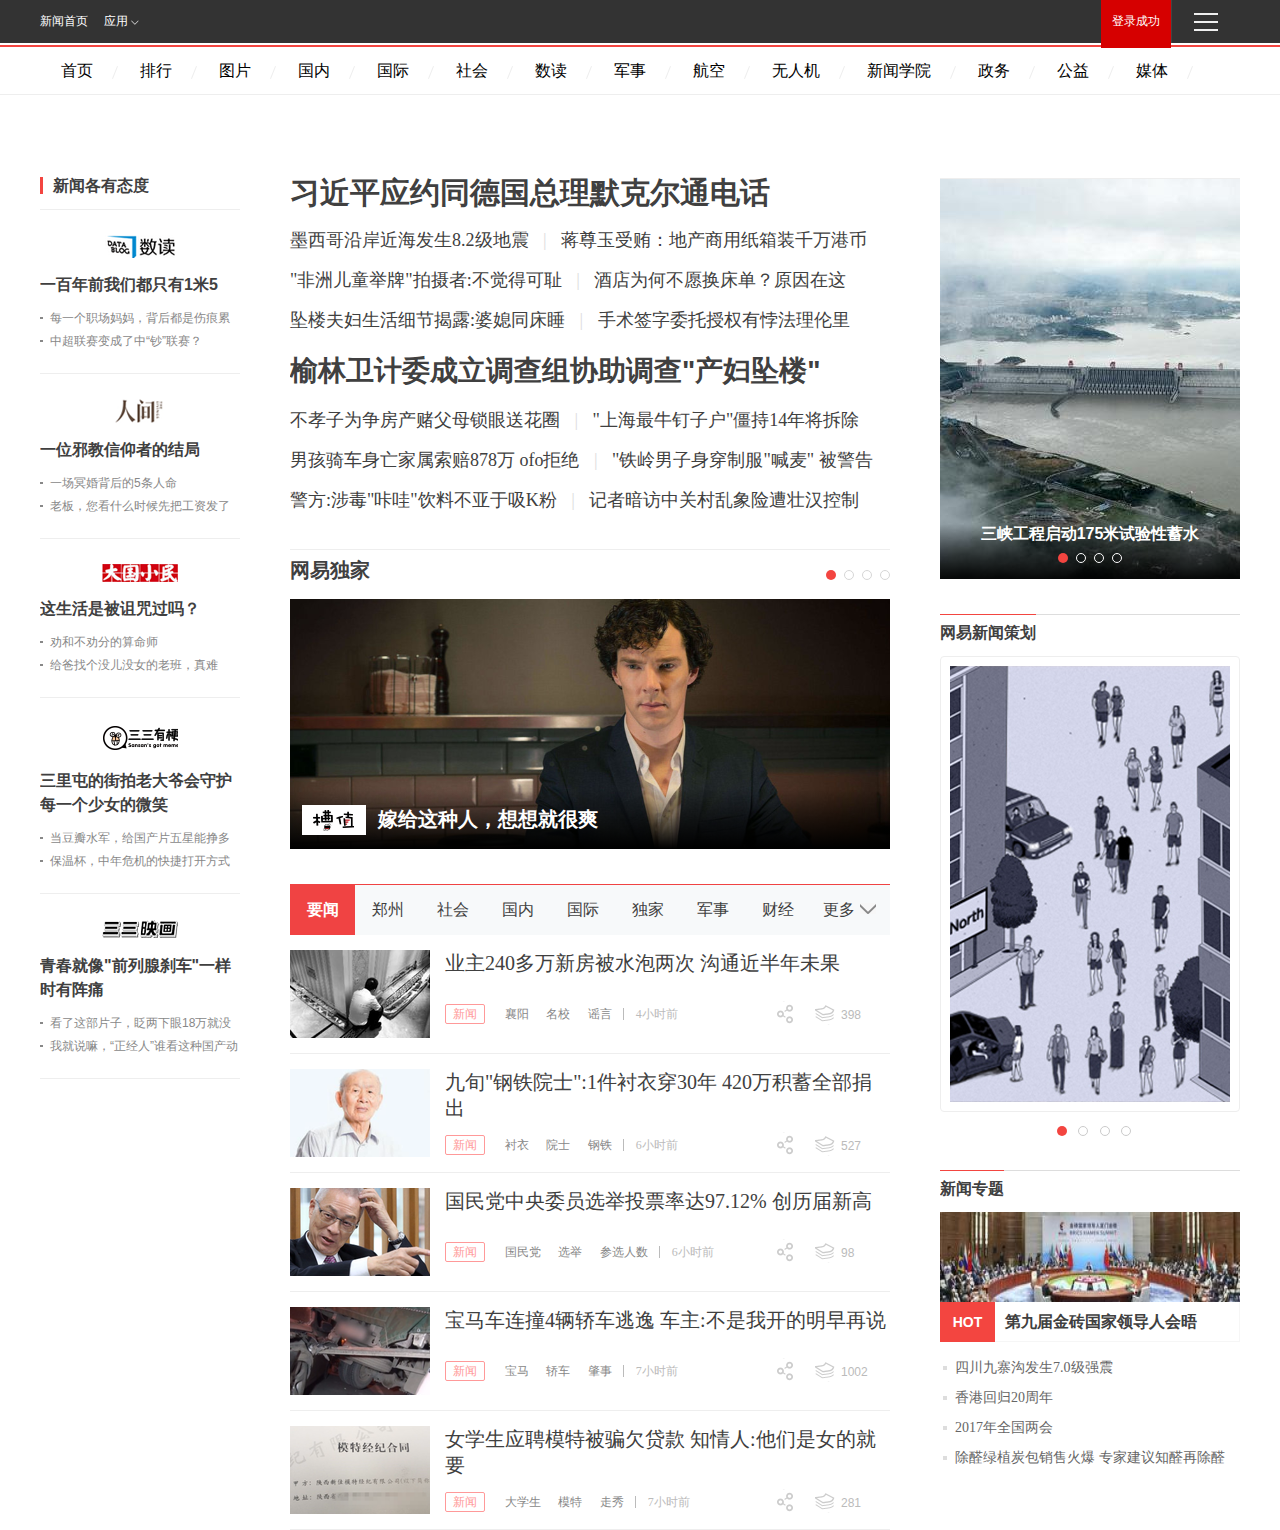
==== commit 167dd7c3: "地域维度数据可视化" ====
--- a/src/main/java/webapp/index.html
+++ b/src/main/java/webapp/index.html
@@ -42,7 +42,7 @@
                             <div class="c-fr">
                                 <div class="c-f1">
                                     <div class="js_loginframe ntes-nav-login ntes-nav-login-normal">
-                                        <a href="#" class="ntes-nav-login-title" id="longin-btn">登录</a>
+                                        <a href="#" class="ntes-nav-login-title" id="longin-btn">登录成功</a>
                                         <div class="ntes-nav-login-frame-pop" id="login-area" style="display:; ;width: 260px;height: 202px;">
                                             <div style=" width: 100%;height: 100%;border:none;background: none;">
 
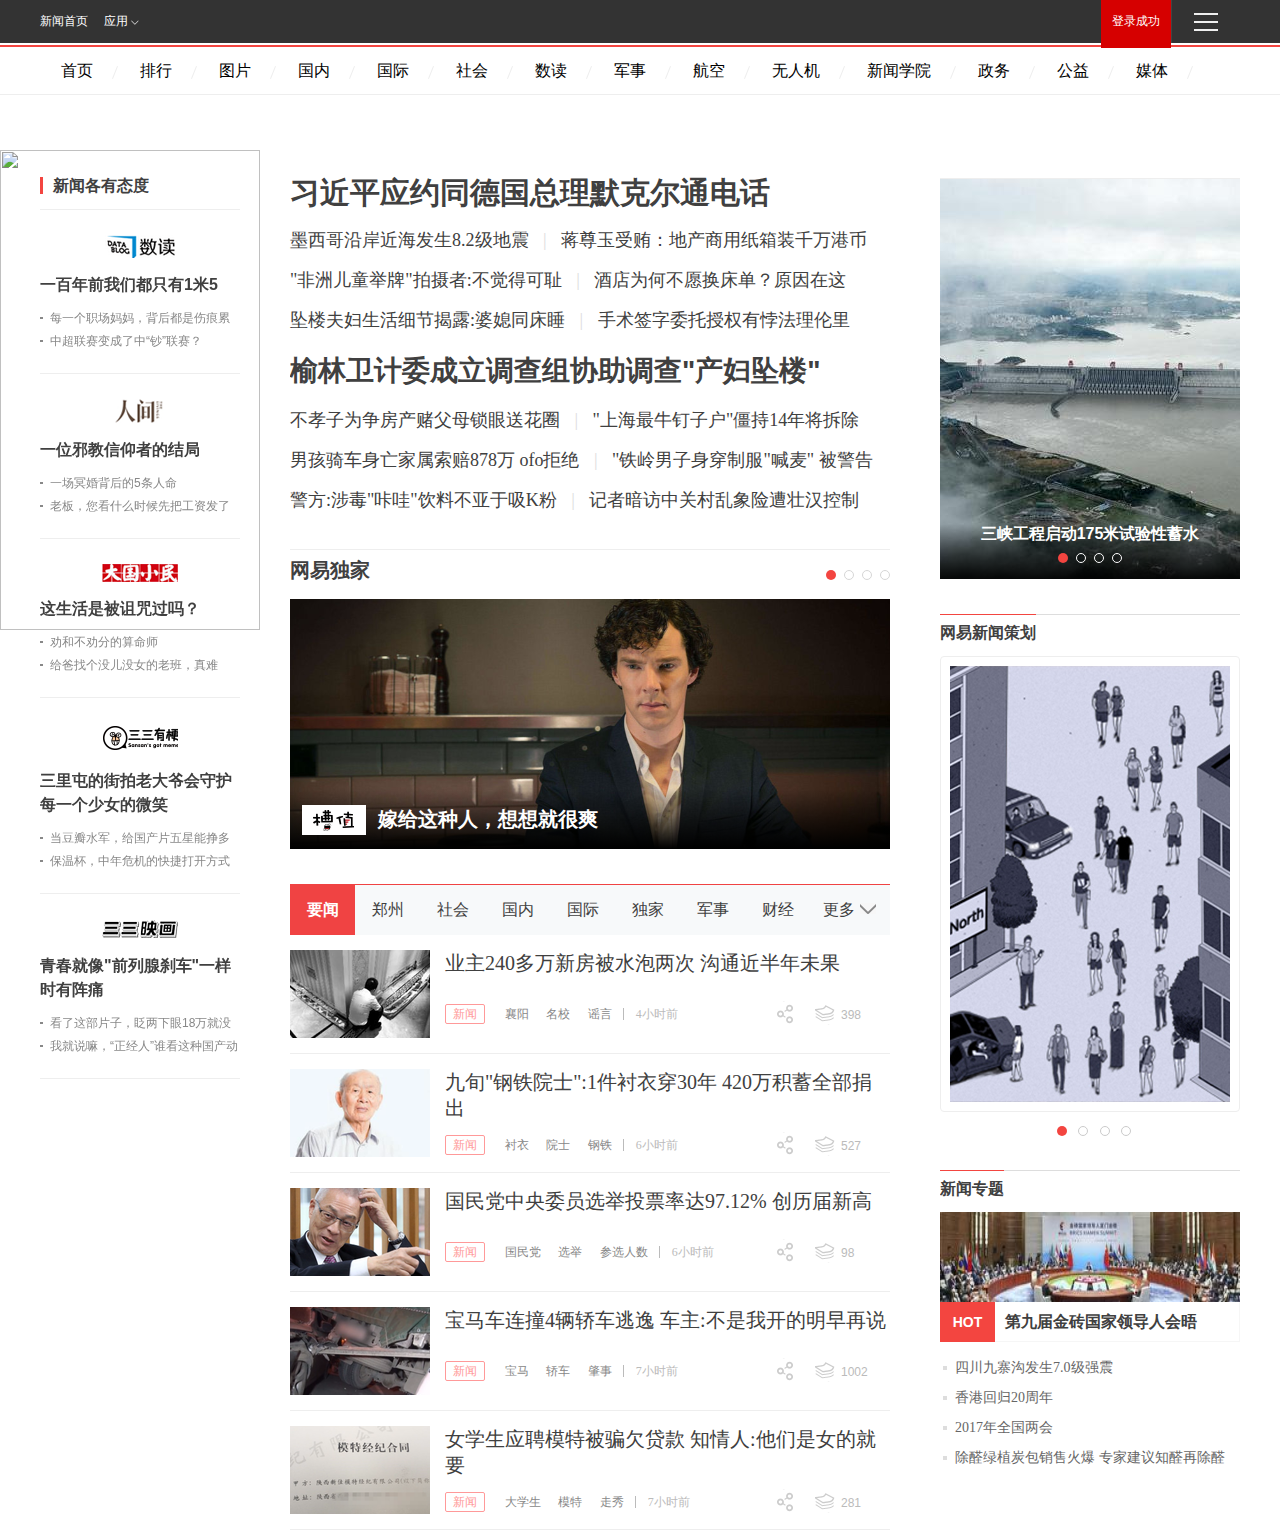
==== commit 06a49f65: "sparkstreaming获取到用户的phoneNumber。入口方法：LoadKafkaData.scala" ====
--- a/src/main/java/webapp/index.html
+++ b/src/main/java/webapp/index.html
@@ -8,11 +8,28 @@
     <title>新闻首页</title>
     <style>
 
+	.ad{
+		
+		position:fixed;
+		top:150px;
+		width:260px;
+		height:480px;
+		
+	}
     </style>
     <link href="css/index.css" rel="stylesheet" type="text/css">
+    <script type="text/javascript" src="./js/analytics.js"></script>
 </head>
 <body>
 <div class="index2016_wrap">
+
+	<!-- 侧边广告位 开始-->
+	<div class="ad">
+		<img src="images/fitness.jpg" width="260" height="480">
+	
+	</div>	
+	<!-- 侧边广告位 结束-->
+	
     <!-- 顶部固定导航栏 开始 -->
     <div class="common_nav">
         <div>
@@ -43,7 +60,7 @@
                                 <div class="c-f1">
                                     <div class="js_loginframe ntes-nav-login ntes-nav-login-normal">
                                         <a href="#" class="ntes-nav-login-title" id="longin-btn">登录成功</a>
-                                        <div class="ntes-nav-login-frame-pop" id="login-area" style="display:; ;width: 260px;height: 202px;">
+                                        <div class="ntes-nav-login-frame-pop" id="login-area" style="display:;width: 260px;height: 202px;">
                                             <div style=" width: 100%;height: 100%;border:none;background: none;">
 
                                                 <div class="g-bd cnt-box-include haserr">
@@ -787,76 +804,10 @@
     <!-- end index_content-->
 
 </div>
-<script src="js/jquery-3.0.0.min.js" type="text/javascript"></script>
+<script src="dataVis/assets/js/jquery-2.1.0.js" charset="utf-8"></script>
 <script type="text/javascript">
     $(function(){
-        $.ajax({
-            url:"index",
-            type:'post',
-            success:function(data){
-                console.log(data);
-                var h2='<h2><a href="#" class="aaa">'+data[0].title+'</a></h2>';
-
-                //把h2添加成为id=js_top_news之后的第一个子元素
-                /* $("#js_top_news").insertBefore(h2, h2); */
-                $("#js_top_news").append(h2);
-
-            }
-        });
-
-        $("a").click(function (){
-
-            console.log("页面元素点击超链接");
-            /* var val=this.value();
-            alert(val); */
-
-        });
-
-        $(document).on("click",".aaa",function(){
-
-            console.log("js添加元素点击超链接aaa");
-
-            var aValue=this.innerHTML;
-            console.log("这个链接的文本是========="+aValue);
-            $.post("viewDetail",{aValue:aValue},function(){
-
-                window.location.href="html/detail.html?title="+aValue+"&name1=梁佳腾";
-            });
-        })
-
-
-        //点击红色登录区域时，登录框显示
-        $("#longin-btn").click(function(){
-            $("#login-area").css("display","block");
-        });
-
-        //点击绿色登录按钮时，获取用户名密码传到后台校验，成功跳转，否则提示信息有误
-        $("#login").click(function() {
-
-            var username=$("#username").val();
-            var password=$("#password").val();
-
-            $.ajax({
-                url : "login",
-                data : {
-                    username : username,
-                    password : password,
-                }, //传送给后台的dto
-
-                type : 'post',
-                success : function(data) {
-                    console.log("data="+data);
-                    if (data == 1) {
-                        window.location.href="html/news.html";
-                    } else {
-                        alert("用户名密码有误！登录失败！");
-
-                    }
-                }
-            });
-
-
-        });
+        console.log("the phoneNumber of the Current user is "+sessionStorage.getItem("phoneNumber"));
     })
 
 
